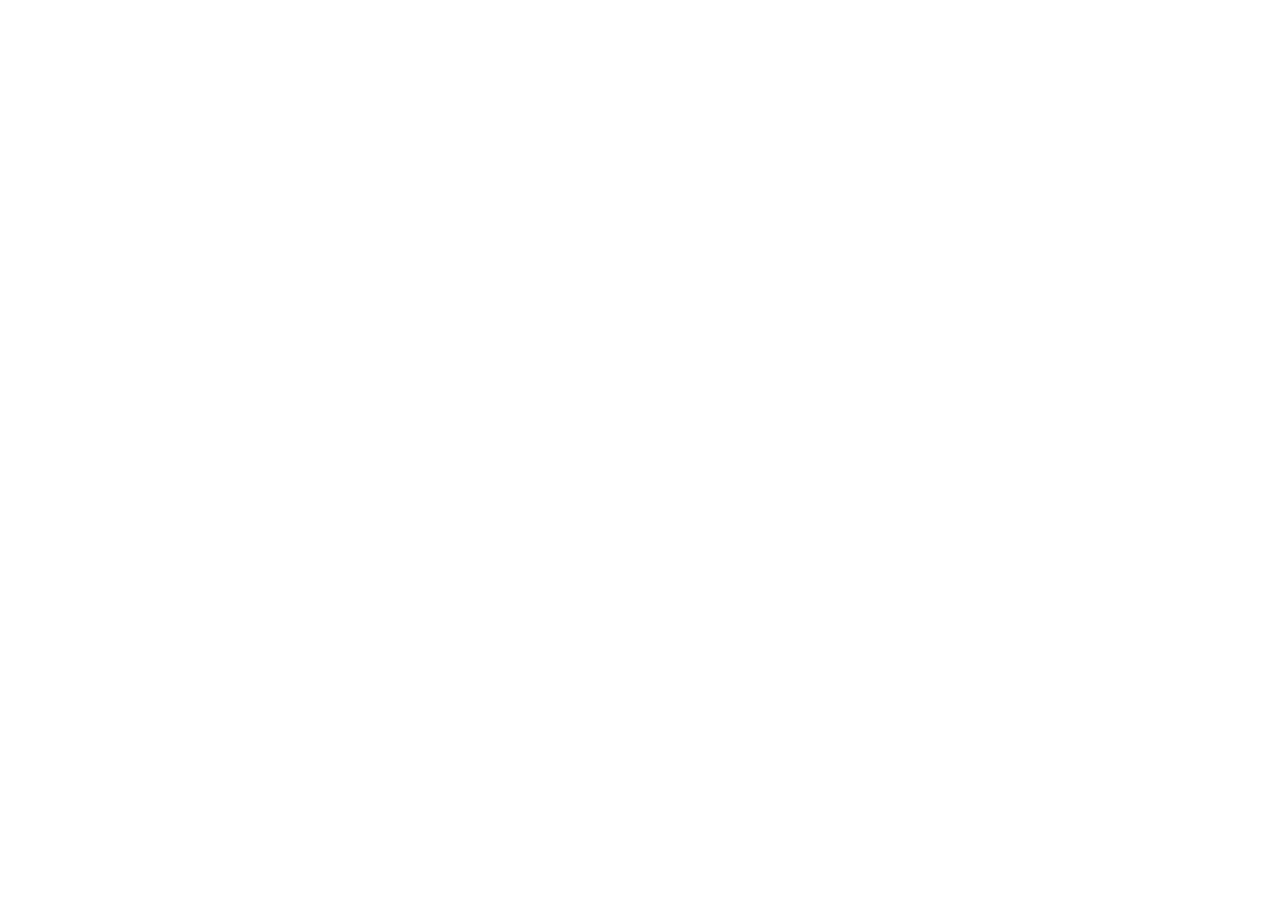
==== index.html @ dab0eb0d "deploy: update index.html" ====
<!doctype html>
<html lang="en">
  <head>
    <meta charset="UTF-8" />
    <meta name="viewport" content="width=device-width, initial-scale=1.0" />
    <title>Heron — Broker Workspace</title>
    <link rel="preconnect" href="https://fonts.googleapis.com" />
    <link rel="preconnect" href="https://fonts.gstatic.com" crossorigin />
    <link
      href="https://fonts.googleapis.com/css2?family=Inter:wght@400;500;600;700&family=JetBrains+Mono:wght@400;500&display=swap"
      rel="stylesheet"
    />
    <script type="module" crossorigin src="/broker-workspace-prototype-demo/assets/index-B-0TEeRO.js"></script>
    <link rel="stylesheet" crossorigin href="/broker-workspace-prototype-demo/assets/index-CG54wiQh.css">
  </head>
  <body>
    <div id="root"></div>
  </body>
</html>
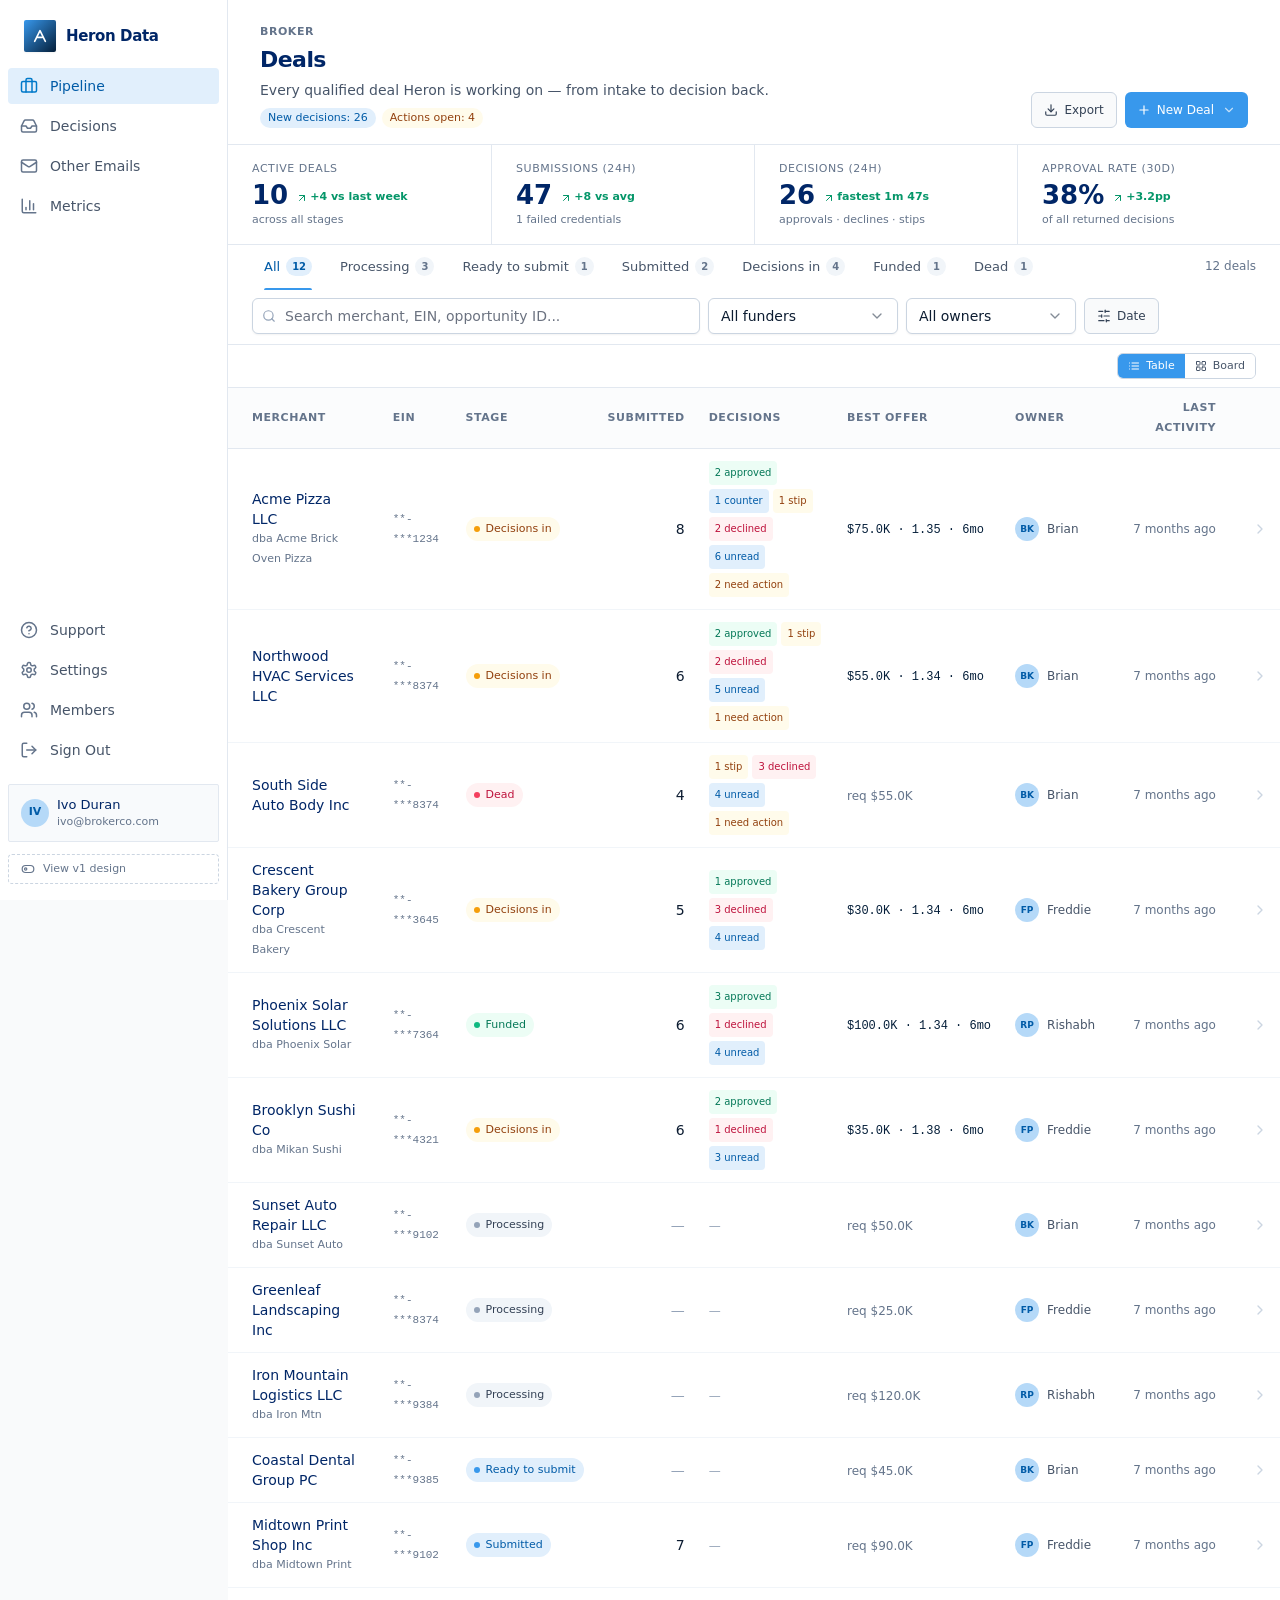
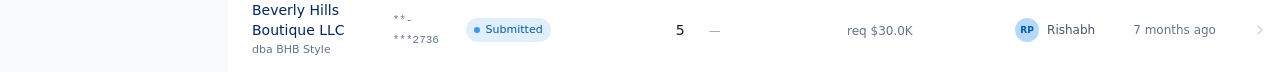
==== commit 5ba9224e: "v2: financials + entities tabs, editable merchant info, tooltips, kanban board, decision pages" ====
--- a/index.html
+++ b/index.html
@@ -10,8 +10,8 @@
       href="https://fonts.googleapis.com/css2?family=Inter:wght@400;500;600;700&family=JetBrains+Mono:wght@400;500&display=swap"
       rel="stylesheet"
     />
-    <script type="module" crossorigin src="/broker-workspace-prototype-demo/assets/index-B-0TEeRO.js"></script>
-    <link rel="stylesheet" crossorigin href="/broker-workspace-prototype-demo/assets/index-CG54wiQh.css">
+    <script type="module" crossorigin src="/assets/index-DkyopI7i.js"></script>
+    <link rel="stylesheet" crossorigin href="/assets/index-Cagc-j_o.css">
   </head>
   <body>
     <div id="root"></div>
--- a/assets/index-Cagc-j_o.css
+++ b/assets/index-Cagc-j_o.css
@@ -0,0 +1 @@
+*,:before,:after{--tw-border-spacing-x: 0;--tw-border-spacing-y: 0;--tw-translate-x: 0;--tw-translate-y: 0;--tw-rotate: 0;--tw-skew-x: 0;--tw-skew-y: 0;--tw-scale-x: 1;--tw-scale-y: 1;--tw-pan-x: ;--tw-pan-y: ;--tw-pinch-zoom: ;--tw-scroll-snap-strictness: proximity;--tw-gradient-from-position: ;--tw-gradient-via-position: ;--tw-gradient-to-position: ;--tw-ordinal: ;--tw-slashed-zero: ;--tw-numeric-figure: ;--tw-numeric-spacing: ;--tw-numeric-fraction: ;--tw-ring-inset: ;--tw-ring-offset-width: 0px;--tw-ring-offset-color: #fff;--tw-ring-color: rgb(59 130 246 / .5);--tw-ring-offset-shadow: 0 0 #0000;--tw-ring-shadow: 0 0 #0000;--tw-shadow: 0 0 #0000;--tw-shadow-colored: 0 0 #0000;--tw-blur: ;--tw-brightness: ;--tw-contrast: ;--tw-grayscale: ;--tw-hue-rotate: ;--tw-invert: ;--tw-saturate: ;--tw-sepia: ;--tw-drop-shadow: ;--tw-backdrop-blur: ;--tw-backdrop-brightness: ;--tw-backdrop-contrast: ;--tw-backdrop-grayscale: ;--tw-backdrop-hue-rotate: ;--tw-backdrop-invert: ;--tw-backdrop-opacity: ;--tw-backdrop-saturate: ;--tw-backdrop-sepia: ;--tw-contain-size: ;--tw-contain-layout: ;--tw-contain-paint: ;--tw-contain-style: }::backdrop{--tw-border-spacing-x: 0;--tw-border-spacing-y: 0;--tw-translate-x: 0;--tw-translate-y: 0;--tw-rotate: 0;--tw-skew-x: 0;--tw-skew-y: 0;--tw-scale-x: 1;--tw-scale-y: 1;--tw-pan-x: ;--tw-pan-y: ;--tw-pinch-zoom: ;--tw-scroll-snap-strictness: proximity;--tw-gradient-from-position: ;--tw-gradient-via-position: ;--tw-gradient-to-position: ;--tw-ordinal: ;--tw-slashed-zero: ;--tw-numeric-figure: ;--tw-numeric-spacing: ;--tw-numeric-fraction: ;--tw-ring-inset: ;--tw-ring-offset-width: 0px;--tw-ring-offset-color: #fff;--tw-ring-color: rgb(59 130 246 / .5);--tw-ring-offset-shadow: 0 0 #0000;--tw-ring-shadow: 0 0 #0000;--tw-shadow: 0 0 #0000;--tw-shadow-colored: 0 0 #0000;--tw-blur: ;--tw-brightness: ;--tw-contrast: ;--tw-grayscale: ;--tw-hue-rotate: ;--tw-invert: ;--tw-saturate: ;--tw-sepia: ;--tw-drop-shadow: ;--tw-backdrop-blur: ;--tw-backdrop-brightness: ;--tw-backdrop-contrast: ;--tw-backdrop-grayscale: ;--tw-backdrop-hue-rotate: ;--tw-backdrop-invert: ;--tw-backdrop-opacity: ;--tw-backdrop-saturate: ;--tw-backdrop-sepia: ;--tw-contain-size: ;--tw-contain-layout: ;--tw-contain-paint: ;--tw-contain-style: }*,:before,:after{box-sizing:border-box;border-width:0;border-style:solid;border-color:#e5e7eb}:before,:after{--tw-content: ""}html,:host{line-height:1.5;-webkit-text-size-adjust:100%;-moz-tab-size:4;-o-tab-size:4;tab-size:4;font-family:ui-sans-serif,system-ui,sans-serif,"Apple Color Emoji","Segoe UI Emoji",Segoe UI Symbol,"Noto Color Emoji";font-feature-settings:normal;font-variation-settings:normal;-webkit-tap-highlight-color:transparent}body{margin:0;line-height:inherit}hr{height:0;color:inherit;border-top-width:1px}abbr:where([title]){-webkit-text-decoration:underline dotted;text-decoration:underline dotted}h1,h2,h3,h4,h5,h6{font-size:inherit;font-weight:inherit}a{color:inherit;text-decoration:inherit}b,strong{font-weight:bolder}code,kbd,samp,pre{font-family:ui-monospace,SFMono-Regular,Menlo,Monaco,Consolas,Liberation Mono,Courier New,monospace;font-feature-settings:normal;font-variation-settings:normal;font-size:1em}small{font-size:80%}sub,sup{font-size:75%;line-height:0;position:relative;vertical-align:baseline}sub{bottom:-.25em}sup{top:-.5em}table{text-indent:0;border-color:inherit;border-collapse:collapse}button,input,optgroup,select,textarea{font-family:inherit;font-feature-settings:inherit;font-variation-settings:inherit;font-size:100%;font-weight:inherit;line-height:inherit;letter-spacing:inherit;color:inherit;margin:0;padding:0}button,select{text-transform:none}button,input:where([type=button]),input:where([type=reset]),input:where([type=submit]){-webkit-appearance:button;background-color:transparent;background-image:none}:-moz-focusring{outline:auto}:-moz-ui-invalid{box-shadow:none}progress{vertical-align:baseline}::-webkit-inner-spin-button,::-webkit-outer-spin-button{height:auto}[type=search]{-webkit-appearance:textfield;outline-offset:-2px}::-webkit-search-decoration{-webkit-appearance:none}::-webkit-file-upload-button{-webkit-appearance:button;font:inherit}summary{display:list-item}blockquote,dl,dd,h1,h2,h3,h4,h5,h6,hr,figure,p,pre{margin:0}fieldset{margin:0;padding:0}legend{padding:0}ol,ul,menu{list-style:none;margin:0;padding:0}dialog{padding:0}textarea{resize:vertical}input::-moz-placeholder,textarea::-moz-placeholder{opacity:1;color:#9ca3af}input::placeholder,textarea::placeholder{opacity:1;color:#9ca3af}button,[role=button]{cursor:pointer}:disabled{cursor:default}img,svg,video,canvas,audio,iframe,embed,object{display:block;vertical-align:middle}img,video{max-width:100%;height:auto}[hidden]:where(:not([hidden=until-found])){display:none}:root{--background: 210 33% 99%;--foreground: 215 28% 17%;--card: 0 0% 100%;--card-foreground: 215 28% 17%;--popover: 0 0% 100%;--popover-foreground: 215 28% 17%;--primary: 205 47% 32%;--primary-foreground: 0 0% 100%;--secondary: 210 25% 96%;--secondary-foreground: 215 28% 17%;--muted: 210 25% 96%;--muted-foreground: 215 16% 47%;--accent: 205 75% 95%;--accent-foreground: 205 47% 25%;--destructive: 0 72% 51%;--destructive-foreground: 0 0% 100%;--border: 214 20% 90%;--input: 214 20% 90%;--ring: 205 47% 45%;--radius: .625rem}*{border-color:hsl(var(--border))}html,body,#root{height:100%}body{background-color:hsl(var(--background));color:hsl(var(--foreground));-webkit-font-smoothing:antialiased;-moz-osx-font-smoothing:grayscale;font-family:Inter,system-ui,-apple-system,BlinkMacSystemFont,sans-serif;font-feature-settings:"cv02","cv03","cv04","cv11"}.font-mono{font-family:JetBrains Mono,ui-monospace,monospace}.container{width:100%;margin-right:auto;margin-left:auto;padding-right:2rem;padding-left:2rem}@media(min-width:1400px){.container{max-width:1400px}}.sr-only{position:absolute;width:1px;height:1px;padding:0;margin:-1px;overflow:hidden;clip:rect(0,0,0,0);white-space:nowrap;border-width:0}.invisible{visibility:hidden}.fixed{position:fixed}.absolute{position:absolute}.relative{position:relative}.sticky{position:sticky}.inset-0{top:0;right:0;bottom:0;left:0}.inset-x-3{left:.75rem;right:.75rem}.-bottom-px{bottom:-1px}.-left-\[26px\]{left:-26px}.left-0{left:0}.left-2{left:.5rem}.left-2\.5{left:.625rem}.left-\[50\%\]{left:50%}.right-4{right:1rem}.top-0{top:0}.top-1\/2{top:50%}.top-4{top:1rem}.top-\[50\%\]{top:50%}.top-\[72px\]{top:72px}.z-30{z-index:30}.z-50{z-index:50}.-mx-1{margin-left:-.25rem;margin-right:-.25rem}.mx-2{margin-left:.5rem;margin-right:.5rem}.mx-6{margin-left:1.5rem;margin-right:1.5rem}.mx-auto{margin-left:auto;margin-right:auto}.my-3{margin-top:.75rem;margin-bottom:.75rem}.-mb-px{margin-bottom:-1px}.mb-1\.5{margin-bottom:.375rem}.mb-2{margin-bottom:.5rem}.mb-3{margin-bottom:.75rem}.mb-4{margin-bottom:1rem}.mb-5{margin-bottom:1.25rem}.ml-0\.5{margin-left:.125rem}.ml-1{margin-left:.25rem}.ml-1\.5{margin-left:.375rem}.ml-2{margin-left:.5rem}.ml-4{margin-left:1rem}.ml-6{margin-left:1.5rem}.ml-\[228px\]{margin-left:228px}.ml-auto{margin-left:auto}.mt-0\.5{margin-top:.125rem}.mt-1{margin-top:.25rem}.mt-1\.5{margin-top:.375rem}.mt-2{margin-top:.5rem}.mt-3{margin-top:.75rem}.mt-4{margin-top:1rem}.inline{display:inline}.flex{display:flex}.inline-flex{display:inline-flex}.table{display:table}.grid{display:grid}.hidden{display:none}.h-1\.5{height:.375rem}.h-10{height:2.5rem}.h-14{height:3.5rem}.h-2{height:.5rem}.h-2\.5{height:.625rem}.h-3{height:.75rem}.h-3\.5{height:.875rem}.h-4{height:1rem}.h-5{height:1.25rem}.h-6{height:1.5rem}.h-7{height:1.75rem}.h-8{height:2rem}.h-9{height:2.25rem}.h-\[18px\]{height:18px}.h-\[2px\]{height:2px}.h-\[var\(--radix-select-trigger-height\)\]{height:var(--radix-select-trigger-height)}.h-full{height:100%}.h-px{height:1px}.h-screen{height:100vh}.max-h-96{max-height:24rem}.max-h-\[60vh\]{max-height:60vh}.max-h-\[65vh\]{max-height:65vh}.max-h-\[75vh\]{max-height:75vh}.min-h-full{min-height:100%}.min-h-screen{min-height:100vh}.w-1\.5{width:.375rem}.w-2{width:.5rem}.w-2\.5{width:.625rem}.w-3{width:.75rem}.w-3\.5{width:.875rem}.w-4{width:1rem}.w-5{width:1.25rem}.w-6{width:1.5rem}.w-7{width:1.75rem}.w-8{width:2rem}.w-9{width:2.25rem}.w-\[110px\]{width:110px}.w-\[140px\]{width:140px}.w-\[160px\]{width:160px}.w-\[170px\]{width:170px}.w-\[180px\]{width:180px}.w-\[18px\]{width:18px}.w-\[190px\]{width:190px}.w-\[200px\]{width:200px}.w-\[220px\]{width:220px}.w-\[228px\]{width:228px}.w-\[90px\]{width:90px}.w-\[calc\(100\%-1rem\)\]{width:calc(100% - 1rem)}.w-full{width:100%}.w-px{width:1px}.min-w-0{min-width:0px}.min-w-\[1100px\]{min-width:1100px}.min-w-\[140px\]{min-width:140px}.min-w-\[240px\]{min-width:240px}.min-w-\[8rem\]{min-width:8rem}.min-w-\[var\(--radix-select-trigger-width\)\]{min-width:var(--radix-select-trigger-width)}.max-w-4xl{max-width:56rem}.max-w-5xl{max-width:64rem}.max-w-\[1480px\]{max-width:1480px}.max-w-\[220px\]{max-width:220px}.max-w-\[230px\]{max-width:230px}.max-w-\[280px\]{max-width:280px}.max-w-\[320px\]{max-width:320px}.max-w-\[420px\]{max-width:420px}.max-w-full{max-width:100%}.max-w-md{max-width:28rem}.flex-1{flex:1 1 0%}.shrink-0{flex-shrink:0}.-translate-y-1\/2{--tw-translate-y: -50%;transform:translate(var(--tw-translate-x),var(--tw-translate-y)) rotate(var(--tw-rotate)) skew(var(--tw-skew-x)) skewY(var(--tw-skew-y)) scaleX(var(--tw-scale-x)) scaleY(var(--tw-scale-y))}.translate-x-\[-50\%\]{--tw-translate-x: -50%;transform:translate(var(--tw-translate-x),var(--tw-translate-y)) rotate(var(--tw-rotate)) skew(var(--tw-skew-x)) skewY(var(--tw-skew-y)) scaleX(var(--tw-scale-x)) scaleY(var(--tw-scale-y))}.translate-y-\[-50\%\]{--tw-translate-y: -50%;transform:translate(var(--tw-translate-x),var(--tw-translate-y)) rotate(var(--tw-rotate)) skew(var(--tw-skew-x)) skewY(var(--tw-skew-y)) scaleX(var(--tw-scale-x)) scaleY(var(--tw-scale-y))}@keyframes spin{to{transform:rotate(360deg)}}.animate-spin{animation:spin 1s linear infinite}.cursor-default{cursor:default}.cursor-grab{cursor:grab}.cursor-pointer{cursor:pointer}.select-none{-webkit-user-select:none;-moz-user-select:none;user-select:none}.list-disc{list-style-type:disc}.grid-cols-1{grid-template-columns:repeat(1,minmax(0,1fr))}.grid-cols-2{grid-template-columns:repeat(2,minmax(0,1fr))}.flex-col{flex-direction:column}.flex-wrap{flex-wrap:wrap}.items-start{align-items:flex-start}.items-end{align-items:flex-end}.items-center{align-items:center}.items-baseline{align-items:baseline}.justify-start{justify-content:flex-start}.justify-end{justify-content:flex-end}.justify-center{justify-content:center}.justify-between{justify-content:space-between}.gap-0\.5{gap:.125rem}.gap-1{gap:.25rem}.gap-1\.5{gap:.375rem}.gap-2{gap:.5rem}.gap-2\.5{gap:.625rem}.gap-3{gap:.75rem}.gap-4{gap:1rem}.gap-5{gap:1.25rem}.gap-6{gap:1.5rem}.gap-x-3{-moz-column-gap:.75rem;column-gap:.75rem}.gap-x-6{-moz-column-gap:1.5rem;column-gap:1.5rem}.gap-y-0\.5{row-gap:.125rem}.gap-y-3{row-gap:.75rem}.space-y-0\.5>:not([hidden])~:not([hidden]){--tw-space-y-reverse: 0;margin-top:calc(.125rem * calc(1 - var(--tw-space-y-reverse)));margin-bottom:calc(.125rem * var(--tw-space-y-reverse))}.space-y-1>:not([hidden])~:not([hidden]){--tw-space-y-reverse: 0;margin-top:calc(.25rem * calc(1 - var(--tw-space-y-reverse)));margin-bottom:calc(.25rem * var(--tw-space-y-reverse))}.space-y-1\.5>:not([hidden])~:not([hidden]){--tw-space-y-reverse: 0;margin-top:calc(.375rem * calc(1 - var(--tw-space-y-reverse)));margin-bottom:calc(.375rem * var(--tw-space-y-reverse))}.space-y-2>:not([hidden])~:not([hidden]){--tw-space-y-reverse: 0;margin-top:calc(.5rem * calc(1 - var(--tw-space-y-reverse)));margin-bottom:calc(.5rem * var(--tw-space-y-reverse))}.space-y-2\.5>:not([hidden])~:not([hidden]){--tw-space-y-reverse: 0;margin-top:calc(.625rem * calc(1 - var(--tw-space-y-reverse)));margin-bottom:calc(.625rem * var(--tw-space-y-reverse))}.space-y-3>:not([hidden])~:not([hidden]){--tw-space-y-reverse: 0;margin-top:calc(.75rem * calc(1 - var(--tw-space-y-reverse)));margin-bottom:calc(.75rem * var(--tw-space-y-reverse))}.space-y-4>:not([hidden])~:not([hidden]){--tw-space-y-reverse: 0;margin-top:calc(1rem * calc(1 - var(--tw-space-y-reverse)));margin-bottom:calc(1rem * var(--tw-space-y-reverse))}.space-y-5>:not([hidden])~:not([hidden]){--tw-space-y-reverse: 0;margin-top:calc(1.25rem * calc(1 - var(--tw-space-y-reverse)));margin-bottom:calc(1.25rem * var(--tw-space-y-reverse))}.space-y-6>:not([hidden])~:not([hidden]){--tw-space-y-reverse: 0;margin-top:calc(1.5rem * calc(1 - var(--tw-space-y-reverse)));margin-bottom:calc(1.5rem * var(--tw-space-y-reverse))}.divide-x>:not([hidden])~:not([hidden]){--tw-divide-x-reverse: 0;border-right-width:calc(1px * var(--tw-divide-x-reverse));border-left-width:calc(1px * calc(1 - var(--tw-divide-x-reverse)))}.divide-y>:not([hidden])~:not([hidden]){--tw-divide-y-reverse: 0;border-top-width:calc(1px * calc(1 - var(--tw-divide-y-reverse)));border-bottom-width:calc(1px * var(--tw-divide-y-reverse))}.divide-slate-100>:not([hidden])~:not([hidden]){--tw-divide-opacity: 1;border-color:rgb(241 245 249 / var(--tw-divide-opacity, 1))}.divide-slate-200>:not([hidden])~:not([hidden]){--tw-divide-opacity: 1;border-color:rgb(226 232 240 / var(--tw-divide-opacity, 1))}.overflow-auto{overflow:auto}.overflow-hidden{overflow:hidden}.overflow-x-auto{overflow-x:auto}.overflow-y-auto{overflow-y:auto}.truncate{overflow:hidden;text-overflow:ellipsis;white-space:nowrap}.whitespace-nowrap{white-space:nowrap}.whitespace-pre-wrap{white-space:pre-wrap}.rounded{border-radius:.25rem}.rounded-\[10px\]{border-radius:10px}.rounded-\[4px\]{border-radius:4px}.rounded-\[5px\]{border-radius:5px}.rounded-\[6px\]{border-radius:6px}.rounded-\[8px\]{border-radius:8px}.rounded-full{border-radius:9999px}.rounded-lg{border-radius:var(--radius)}.rounded-md{border-radius:calc(var(--radius) - 2px)}.rounded-sm{border-radius:calc(var(--radius) - 4px)}.rounded-xl{border-radius:.75rem}.rounded-t{border-top-left-radius:.25rem;border-top-right-radius:.25rem}.border{border-width:1px}.border-b{border-bottom-width:1px}.border-l{border-left-width:1px}.border-l-4{border-left-width:4px}.border-r{border-right-width:1px}.border-t{border-top-width:1px}.border-t-2{border-top-width:2px}.border-dashed{border-style:dashed}.border-amber-200{--tw-border-opacity: 1;border-color:rgb(253 230 138 / var(--tw-border-opacity, 1))}.border-border{border-color:hsl(var(--border))}.border-emerald-200{--tw-border-opacity: 1;border-color:rgb(167 243 208 / var(--tw-border-opacity, 1))}.border-emerald-300{--tw-border-opacity: 1;border-color:rgb(110 231 183 / var(--tw-border-opacity, 1))}.border-heron-300{--tw-border-opacity: 1;border-color:rgb(155 189 212 / var(--tw-border-opacity, 1))}.border-heronBlue-300,.border-heronBlue-400{--tw-border-opacity: 1;border-color:rgb(56 152 236 / var(--tw-border-opacity, 1))}.border-input{border-color:hsl(var(--input))}.border-muted-foreground\/40{border-color:hsl(var(--muted-foreground) / .4)}.border-rose-200{--tw-border-opacity: 1;border-color:rgb(254 205 211 / var(--tw-border-opacity, 1))}.border-sky-200{--tw-border-opacity: 1;border-color:rgb(186 230 253 / var(--tw-border-opacity, 1))}.border-slate-100{--tw-border-opacity: 1;border-color:rgb(241 245 249 / var(--tw-border-opacity, 1))}.border-slate-200{--tw-border-opacity: 1;border-color:rgb(226 232 240 / var(--tw-border-opacity, 1))}.border-slate-300{--tw-border-opacity: 1;border-color:rgb(203 213 225 / var(--tw-border-opacity, 1))}.border-transparent{border-color:transparent}.border-l-amber-500{--tw-border-opacity: 1;border-left-color:rgb(245 158 11 / var(--tw-border-opacity, 1))}.border-l-emerald-500{--tw-border-opacity: 1;border-left-color:rgb(16 185 129 / var(--tw-border-opacity, 1))}.border-l-heronBlue-500{--tw-border-opacity: 1;border-left-color:rgb(56 152 236 / var(--tw-border-opacity, 1))}.border-l-slate-300{--tw-border-opacity: 1;border-left-color:rgb(203 213 225 / var(--tw-border-opacity, 1))}.border-t-amber-500{--tw-border-opacity: 1;border-top-color:rgb(245 158 11 / var(--tw-border-opacity, 1))}.border-t-emerald-500{--tw-border-opacity: 1;border-top-color:rgb(16 185 129 / var(--tw-border-opacity, 1))}.border-t-heronBlue-400,.border-t-heronBlue-500{--tw-border-opacity: 1;border-top-color:rgb(56 152 236 / var(--tw-border-opacity, 1))}.border-t-rose-400{--tw-border-opacity: 1;border-top-color:rgb(251 113 133 / var(--tw-border-opacity, 1))}.border-t-slate-400{--tw-border-opacity: 1;border-top-color:rgb(148 163 184 / var(--tw-border-opacity, 1))}.bg-amber-100{--tw-bg-opacity: 1;background-color:rgb(254 243 199 / var(--tw-bg-opacity, 1))}.bg-amber-50{--tw-bg-opacity: 1;background-color:rgb(255 251 235 / var(--tw-bg-opacity, 1))}.bg-amber-50\/30{background-color:#fffbeb4d}.bg-amber-50\/40{background-color:#fffbeb66}.bg-amber-500{--tw-bg-opacity: 1;background-color:rgb(245 158 11 / var(--tw-bg-opacity, 1))}.bg-background{background-color:hsl(var(--background))}.bg-border{background-color:hsl(var(--border))}.bg-card{background-color:hsl(var(--card))}.bg-destructive{background-color:hsl(var(--destructive))}.bg-emerald-100{--tw-bg-opacity: 1;background-color:rgb(209 250 229 / var(--tw-bg-opacity, 1))}.bg-emerald-50{--tw-bg-opacity: 1;background-color:rgb(236 253 245 / var(--tw-bg-opacity, 1))}.bg-emerald-50\/30{background-color:#ecfdf54d}.bg-emerald-50\/40{background-color:#ecfdf566}.bg-emerald-500{--tw-bg-opacity: 1;background-color:rgb(16 185 129 / var(--tw-bg-opacity, 1))}.bg-heron-200{--tw-bg-opacity: 1;background-color:rgb(201 219 233 / var(--tw-bg-opacity, 1))}.bg-heronBlue-100{--tw-bg-opacity: 1;background-color:rgb(181 217 248 / var(--tw-bg-opacity, 1))}.bg-heronBlue-400{--tw-bg-opacity: 1;background-color:rgb(56 152 236 / var(--tw-bg-opacity, 1))}.bg-heronBlue-50{--tw-bg-opacity: 1;background-color:rgb(225 239 252 / var(--tw-bg-opacity, 1))}.bg-heronBlue-50\/20{background-color:#e1effc33}.bg-heronBlue-50\/40{background-color:#e1effc66}.bg-heronBlue-50\/60{background-color:#e1effc99}.bg-heronBlue-500{--tw-bg-opacity: 1;background-color:rgb(56 152 236 / var(--tw-bg-opacity, 1))}.bg-muted{background-color:hsl(var(--muted))}.bg-popover{background-color:hsl(var(--popover))}.bg-primary{background-color:hsl(var(--primary))}.bg-rose-100{--tw-bg-opacity: 1;background-color:rgb(255 228 230 / var(--tw-bg-opacity, 1))}.bg-rose-50{--tw-bg-opacity: 1;background-color:rgb(255 241 242 / var(--tw-bg-opacity, 1))}.bg-rose-50\/40{background-color:#fff1f266}.bg-rose-500{--tw-bg-opacity: 1;background-color:rgb(244 63 94 / var(--tw-bg-opacity, 1))}.bg-secondary{background-color:hsl(var(--secondary))}.bg-secondary\/30{background-color:hsl(var(--secondary) / .3)}.bg-secondary\/40{background-color:hsl(var(--secondary) / .4)}.bg-secondary\/50{background-color:hsl(var(--secondary) / .5)}.bg-secondary\/60{background-color:hsl(var(--secondary) / .6)}.bg-sky-100{--tw-bg-opacity: 1;background-color:rgb(224 242 254 / var(--tw-bg-opacity, 1))}.bg-sky-50{--tw-bg-opacity: 1;background-color:rgb(240 249 255 / var(--tw-bg-opacity, 1))}.bg-sky-50\/30{background-color:#f0f9ff4d}.bg-slate-100{--tw-bg-opacity: 1;background-color:rgb(241 245 249 / var(--tw-bg-opacity, 1))}.bg-slate-100\/60{background-color:#f1f5f999}.bg-slate-200{--tw-bg-opacity: 1;background-color:rgb(226 232 240 / var(--tw-bg-opacity, 1))}.bg-slate-400{--tw-bg-opacity: 1;background-color:rgb(148 163 184 / var(--tw-bg-opacity, 1))}.bg-slate-50{--tw-bg-opacity: 1;background-color:rgb(248 250 252 / var(--tw-bg-opacity, 1))}.bg-slate-50\/40{background-color:#f8fafc66}.bg-slate-50\/50{background-color:#f8fafc80}.bg-slate-50\/60{background-color:#f8fafc99}.bg-slate-900\/40{background-color:#0f172a66}.bg-violet-50{--tw-bg-opacity: 1;background-color:rgb(245 243 255 / var(--tw-bg-opacity, 1))}.bg-white{--tw-bg-opacity: 1;background-color:rgb(255 255 255 / var(--tw-bg-opacity, 1))}.bg-white\/90{background-color:#ffffffe6}.bg-gradient-to-br{background-image:linear-gradient(to bottom right,var(--tw-gradient-stops))}.from-heron-600{--tw-gradient-from: #346586 var(--tw-gradient-from-position);--tw-gradient-to: rgb(52 101 134 / 0) var(--tw-gradient-to-position);--tw-gradient-stops: var(--tw-gradient-from), var(--tw-gradient-to)}.from-heronBlue-500{--tw-gradient-from: #3898ec var(--tw-gradient-from-position);--tw-gradient-to: rgb(56 152 236 / 0) var(--tw-gradient-to-position);--tw-gradient-stops: var(--tw-gradient-from), var(--tw-gradient-to)}.to-heron-800{--tw-gradient-to: #26465b var(--tw-gradient-to-position)}.to-heronBlue-800{--tw-gradient-to: #041e39 var(--tw-gradient-to-position)}.fill-amber-400{fill:#fbbf24}.p-1{padding:.25rem}.p-10{padding:2.5rem}.p-2{padding:.5rem}.p-2\.5{padding:.625rem}.p-3{padding:.75rem}.p-4{padding:1rem}.p-5{padding:1.25rem}.p-6{padding:1.5rem}.px-0{padding-left:0;padding-right:0}.px-1{padding-left:.25rem;padding-right:.25rem}.px-1\.5{padding-left:.375rem;padding-right:.375rem}.px-2{padding-left:.5rem;padding-right:.5rem}.px-2\.5{padding-left:.625rem;padding-right:.625rem}.px-3{padding-left:.75rem;padding-right:.75rem}.px-4{padding-left:1rem;padding-right:1rem}.px-5{padding-left:1.25rem;padding-right:1.25rem}.px-6{padding-left:1.5rem;padding-right:1.5rem}.px-8{padding-left:2rem;padding-right:2rem}.py-0\.5{padding-top:.125rem;padding-bottom:.125rem}.py-1{padding-top:.25rem;padding-bottom:.25rem}.py-1\.5{padding-top:.375rem;padding-bottom:.375rem}.py-10{padding-top:2.5rem;padding-bottom:2.5rem}.py-16{padding-top:4rem;padding-bottom:4rem}.py-2{padding-top:.5rem;padding-bottom:.5rem}.py-2\.5{padding-top:.625rem;padding-bottom:.625rem}.py-3{padding-top:.75rem;padding-bottom:.75rem}.py-4{padding-top:1rem;padding-bottom:1rem}.py-5{padding-top:1.25rem;padding-bottom:1.25rem}.py-6{padding-top:1.5rem;padding-bottom:1.5rem}.py-8{padding-top:2rem;padding-bottom:2rem}.pb-1{padding-bottom:.25rem}.pb-1\.5{padding-bottom:.375rem}.pb-2{padding-bottom:.5rem}.pb-3{padding-bottom:.75rem}.pb-4{padding-bottom:1rem}.pl-4{padding-left:1rem}.pl-5{padding-left:1.25rem}.pl-8{padding-left:2rem}.pr-2{padding-right:.5rem}.pr-3{padding-right:.75rem}.pt-0{padding-top:0}.pt-1{padding-top:.25rem}.pt-2{padding-top:.5rem}.pt-2\.5{padding-top:.625rem}.pt-4{padding-top:1rem}.pt-5{padding-top:1.25rem}.pt-6{padding-top:1.5rem}.text-left{text-align:left}.text-center{text-align:center}.text-right{text-align:right}.font-mono{font-family:ui-monospace,SFMono-Regular,Menlo,Monaco,Consolas,Liberation Mono,Courier New,monospace}.font-sans{font-family:ui-sans-serif,system-ui,sans-serif,"Apple Color Emoji","Segoe UI Emoji",Segoe UI Symbol,"Noto Color Emoji"}.text-2xl{font-size:1.5rem;line-height:2rem}.text-\[10px\]{font-size:10px}.text-\[11px\]{font-size:11px}.text-\[12px\]{font-size:12px}.text-\[13px\]{font-size:13px}.text-\[14px\]{font-size:14px}.text-\[15px\]{font-size:15px}.text-\[22px\]{font-size:22px}.text-\[26px\]{font-size:26px}.text-\[8px\]{font-size:8px}.text-\[9px\]{font-size:9px}.text-base{font-size:1rem;line-height:1.5rem}.text-lg{font-size:1.125rem;line-height:1.75rem}.text-sm{font-size:.875rem;line-height:1.25rem}.text-xl{font-size:1.25rem;line-height:1.75rem}.text-xs{font-size:.75rem;line-height:1rem}.font-medium{font-weight:500}.font-semibold{font-weight:600}.uppercase{text-transform:uppercase}.capitalize{text-transform:capitalize}.tabular-nums{--tw-numeric-spacing: tabular-nums;font-variant-numeric:var(--tw-ordinal) var(--tw-slashed-zero) var(--tw-numeric-figure) var(--tw-numeric-spacing) var(--tw-numeric-fraction)}.leading-none{line-height:1}.leading-relaxed{line-height:1.625}.tracking-tight{letter-spacing:-.025em}.tracking-wide{letter-spacing:.025em}.tracking-wider{letter-spacing:.05em}.text-amber-500{--tw-text-opacity: 1;color:rgb(245 158 11 / var(--tw-text-opacity, 1))}.text-amber-600{--tw-text-opacity: 1;color:rgb(217 119 6 / var(--tw-text-opacity, 1))}.text-amber-700{--tw-text-opacity: 1;color:rgb(180 83 9 / var(--tw-text-opacity, 1))}.text-amber-800{--tw-text-opacity: 1;color:rgb(146 64 14 / var(--tw-text-opacity, 1))}.text-card-foreground{color:hsl(var(--card-foreground))}.text-destructive-foreground{color:hsl(var(--destructive-foreground))}.text-emerald-600{--tw-text-opacity: 1;color:rgb(5 150 105 / var(--tw-text-opacity, 1))}.text-emerald-700{--tw-text-opacity: 1;color:rgb(4 120 87 / var(--tw-text-opacity, 1))}.text-emerald-800{--tw-text-opacity: 1;color:rgb(6 95 70 / var(--tw-text-opacity, 1))}.text-foreground{color:hsl(var(--foreground))}.text-heron-700{--tw-text-opacity: 1;color:rgb(43 82 109 / var(--tw-text-opacity, 1))}.text-heron-800{--tw-text-opacity: 1;color:rgb(38 70 91 / var(--tw-text-opacity, 1))}.text-heron-900{--tw-text-opacity: 1;color:rgb(35 60 78 / var(--tw-text-opacity, 1))}.text-heron-950{--tw-text-opacity: 1;color:rgb(22 38 54 / var(--tw-text-opacity, 1))}.text-heronBlue-500{--tw-text-opacity: 1;color:rgb(56 152 236 / var(--tw-text-opacity, 1))}.text-heronBlue-600{--tw-text-opacity: 1;color:rgb(0 121 201 / var(--tw-text-opacity, 1))}.text-heronBlue-700{--tw-text-opacity: 1;color:rgb(0 91 167 / var(--tw-text-opacity, 1))}.text-heronBlue-800{--tw-text-opacity: 1;color:rgb(4 30 57 / var(--tw-text-opacity, 1))}.text-heronBlue-900{--tw-text-opacity: 1;color:rgb(0 38 103 / var(--tw-text-opacity, 1))}.text-muted-foreground{color:hsl(var(--muted-foreground))}.text-muted-foreground\/40{color:hsl(var(--muted-foreground) / .4)}.text-popover-foreground{color:hsl(var(--popover-foreground))}.text-primary{color:hsl(var(--primary))}.text-primary-foreground{color:hsl(var(--primary-foreground))}.text-rose-600{--tw-text-opacity: 1;color:rgb(225 29 72 / var(--tw-text-opacity, 1))}.text-rose-700{--tw-text-opacity: 1;color:rgb(190 18 60 / var(--tw-text-opacity, 1))}.text-rose-800{--tw-text-opacity: 1;color:rgb(159 18 57 / var(--tw-text-opacity, 1))}.text-secondary-foreground{color:hsl(var(--secondary-foreground))}.text-sky-700{--tw-text-opacity: 1;color:rgb(3 105 161 / var(--tw-text-opacity, 1))}.text-sky-800{--tw-text-opacity: 1;color:rgb(7 89 133 / var(--tw-text-opacity, 1))}.text-slate-200{--tw-text-opacity: 1;color:rgb(226 232 240 / var(--tw-text-opacity, 1))}.text-slate-300{--tw-text-opacity: 1;color:rgb(203 213 225 / var(--tw-text-opacity, 1))}.text-slate-400{--tw-text-opacity: 1;color:rgb(148 163 184 / var(--tw-text-opacity, 1))}.text-slate-500{--tw-text-opacity: 1;color:rgb(100 116 139 / var(--tw-text-opacity, 1))}.text-slate-600{--tw-text-opacity: 1;color:rgb(71 85 105 / var(--tw-text-opacity, 1))}.text-slate-700{--tw-text-opacity: 1;color:rgb(51 65 85 / var(--tw-text-opacity, 1))}.text-slate-800{--tw-text-opacity: 1;color:rgb(30 41 59 / var(--tw-text-opacity, 1))}.text-violet-700{--tw-text-opacity: 1;color:rgb(109 40 217 / var(--tw-text-opacity, 1))}.text-white{--tw-text-opacity: 1;color:rgb(255 255 255 / var(--tw-text-opacity, 1))}.underline-offset-2{text-underline-offset:2px}.underline-offset-4{text-underline-offset:4px}.opacity-50{opacity:.5}.opacity-70{opacity:.7}.opacity-80{opacity:.8}.shadow-lg{--tw-shadow: 0 10px 15px -3px rgb(0 0 0 / .1), 0 4px 6px -4px rgb(0 0 0 / .1);--tw-shadow-colored: 0 10px 15px -3px var(--tw-shadow-color), 0 4px 6px -4px var(--tw-shadow-color);box-shadow:var(--tw-ring-offset-shadow, 0 0 #0000),var(--tw-ring-shadow, 0 0 #0000),var(--tw-shadow)}.shadow-md{--tw-shadow: 0 4px 6px -1px rgb(0 0 0 / .1), 0 2px 4px -2px rgb(0 0 0 / .1);--tw-shadow-colored: 0 4px 6px -1px var(--tw-shadow-color), 0 2px 4px -2px var(--tw-shadow-color);box-shadow:var(--tw-ring-offset-shadow, 0 0 #0000),var(--tw-ring-shadow, 0 0 #0000),var(--tw-shadow)}.shadow-sm{--tw-shadow: 0 1px 2px 0 rgb(0 0 0 / .05);--tw-shadow-colored: 0 1px 2px 0 var(--tw-shadow-color);box-shadow:var(--tw-ring-offset-shadow, 0 0 #0000),var(--tw-ring-shadow, 0 0 #0000),var(--tw-shadow)}.outline-none{outline:2px solid transparent;outline-offset:2px}.outline{outline-style:solid}.ring-1{--tw-ring-offset-shadow: var(--tw-ring-inset) 0 0 0 var(--tw-ring-offset-width) var(--tw-ring-offset-color);--tw-ring-shadow: var(--tw-ring-inset) 0 0 0 calc(1px + var(--tw-ring-offset-width)) var(--tw-ring-color);box-shadow:var(--tw-ring-offset-shadow),var(--tw-ring-shadow),var(--tw-shadow, 0 0 #0000)}.ring-2{--tw-ring-offset-shadow: var(--tw-ring-inset) 0 0 0 var(--tw-ring-offset-width) var(--tw-ring-offset-color);--tw-ring-shadow: var(--tw-ring-inset) 0 0 0 calc(2px + var(--tw-ring-offset-width)) var(--tw-ring-color);box-shadow:var(--tw-ring-offset-shadow),var(--tw-ring-shadow),var(--tw-shadow, 0 0 #0000)}.ring-4{--tw-ring-offset-shadow: var(--tw-ring-inset) 0 0 0 var(--tw-ring-offset-width) var(--tw-ring-offset-color);--tw-ring-shadow: var(--tw-ring-inset) 0 0 0 calc(4px + var(--tw-ring-offset-width)) var(--tw-ring-color);box-shadow:var(--tw-ring-offset-shadow),var(--tw-ring-shadow),var(--tw-shadow, 0 0 #0000)}.ring-card{--tw-ring-color: hsl(var(--card))}.ring-heron-300{--tw-ring-opacity: 1;--tw-ring-color: rgb(155 189 212 / var(--tw-ring-opacity, 1))}.ring-heronBlue-100{--tw-ring-opacity: 1;--tw-ring-color: rgb(181 217 248 / var(--tw-ring-opacity, 1))}.ring-slate-200{--tw-ring-opacity: 1;--tw-ring-color: rgb(226 232 240 / var(--tw-ring-opacity, 1))}.ring-white{--tw-ring-opacity: 1;--tw-ring-color: rgb(255 255 255 / var(--tw-ring-opacity, 1))}.ring-offset-background{--tw-ring-offset-color: hsl(var(--background))}.filter{filter:var(--tw-blur) var(--tw-brightness) var(--tw-contrast) var(--tw-grayscale) var(--tw-hue-rotate) var(--tw-invert) var(--tw-saturate) var(--tw-sepia) var(--tw-drop-shadow)}.backdrop-blur{--tw-backdrop-blur: blur(8px);-webkit-backdrop-filter:var(--tw-backdrop-blur) var(--tw-backdrop-brightness) var(--tw-backdrop-contrast) var(--tw-backdrop-grayscale) var(--tw-backdrop-hue-rotate) var(--tw-backdrop-invert) var(--tw-backdrop-opacity) var(--tw-backdrop-saturate) var(--tw-backdrop-sepia);backdrop-filter:var(--tw-backdrop-blur) var(--tw-backdrop-brightness) var(--tw-backdrop-contrast) var(--tw-backdrop-grayscale) var(--tw-backdrop-hue-rotate) var(--tw-backdrop-invert) var(--tw-backdrop-opacity) var(--tw-backdrop-saturate) var(--tw-backdrop-sepia)}.backdrop-blur-sm{--tw-backdrop-blur: blur(4px);-webkit-backdrop-filter:var(--tw-backdrop-blur) var(--tw-backdrop-brightness) var(--tw-backdrop-contrast) var(--tw-backdrop-grayscale) var(--tw-backdrop-hue-rotate) var(--tw-backdrop-invert) var(--tw-backdrop-opacity) var(--tw-backdrop-saturate) var(--tw-backdrop-sepia);backdrop-filter:var(--tw-backdrop-blur) var(--tw-backdrop-brightness) var(--tw-backdrop-contrast) var(--tw-backdrop-grayscale) var(--tw-backdrop-hue-rotate) var(--tw-backdrop-invert) var(--tw-backdrop-opacity) var(--tw-backdrop-saturate) var(--tw-backdrop-sepia)}.backdrop-filter{-webkit-backdrop-filter:var(--tw-backdrop-blur) var(--tw-backdrop-brightness) var(--tw-backdrop-contrast) var(--tw-backdrop-grayscale) var(--tw-backdrop-hue-rotate) var(--tw-backdrop-invert) var(--tw-backdrop-opacity) var(--tw-backdrop-saturate) var(--tw-backdrop-sepia);backdrop-filter:var(--tw-backdrop-blur) var(--tw-backdrop-brightness) var(--tw-backdrop-contrast) var(--tw-backdrop-grayscale) var(--tw-backdrop-hue-rotate) var(--tw-backdrop-invert) var(--tw-backdrop-opacity) var(--tw-backdrop-saturate) var(--tw-backdrop-sepia)}.transition-all{transition-property:all;transition-timing-function:cubic-bezier(.4,0,.2,1);transition-duration:.15s}.transition-colors{transition-property:color,background-color,border-color,text-decoration-color,fill,stroke;transition-timing-function:cubic-bezier(.4,0,.2,1);transition-duration:.15s}.transition-opacity{transition-property:opacity;transition-timing-function:cubic-bezier(.4,0,.2,1);transition-duration:.15s}.transition-shadow{transition-property:box-shadow;transition-timing-function:cubic-bezier(.4,0,.2,1);transition-duration:.15s}.duration-150{transition-duration:.15s}@keyframes enter{0%{opacity:var(--tw-enter-opacity, 1);transform:translate3d(var(--tw-enter-translate-x, 0),var(--tw-enter-translate-y, 0),0) scale3d(var(--tw-enter-scale, 1),var(--tw-enter-scale, 1),var(--tw-enter-scale, 1)) rotate(var(--tw-enter-rotate, 0))}}@keyframes exit{to{opacity:var(--tw-exit-opacity, 1);transform:translate3d(var(--tw-exit-translate-x, 0),var(--tw-exit-translate-y, 0),0) scale3d(var(--tw-exit-scale, 1),var(--tw-exit-scale, 1),var(--tw-exit-scale, 1)) rotate(var(--tw-exit-rotate, 0))}}.duration-150{animation-duration:.15s}.scrollbar-thin{scrollbar-width:thin}[data-theme=v2]{--background: 220 14% 98%;--foreground: 215 60% 12%;--card: 0 0% 100%;--card-foreground: 215 60% 12%;--popover: 0 0% 100%;--popover-foreground: 215 60% 12%;--primary: 208 84% 57%;--primary-foreground: 0 0% 100%;--secondary: 220 14% 96%;--secondary-foreground: 215 60% 12%;--muted: 220 14% 96%;--muted-foreground: 220 9% 46%;--accent: 208 90% 94%;--accent-foreground: 213 100% 20%;--destructive: 0 72% 51%;--destructive-foreground: 0 0% 100%;--border: 220 13% 91%;--input: 220 13% 91%;--ring: 208 84% 57%;--radius: .25rem;background-color:hsl(var(--background));color:hsl(var(--foreground))}[data-theme=v2] .v2-card{background-color:#fff;border:1px solid hsl(var(--border));border-radius:8px;box-shadow:0 1px 2px #0f172a0a}[data-theme=v2] .v2-card-flat{background-color:#fff;border:1px solid hsl(var(--border));border-radius:4px}.file\:border-0::file-selector-button{border-width:0px}.file\:bg-transparent::file-selector-button{background-color:transparent}.file\:text-sm::file-selector-button{font-size:.875rem;line-height:1.25rem}.file\:font-medium::file-selector-button{font-weight:500}.placeholder\:text-muted-foreground::-moz-placeholder{color:hsl(var(--muted-foreground))}.placeholder\:text-muted-foreground::placeholder{color:hsl(var(--muted-foreground))}.last\:border-0:last-child{border-width:0px}.last\:pb-0:last-child{padding-bottom:0}.hover\:bg-accent:hover{background-color:hsl(var(--accent))}.hover\:bg-accent\/40:hover{background-color:hsl(var(--accent) / .4)}.hover\:bg-amber-50:hover{--tw-bg-opacity: 1;background-color:rgb(255 251 235 / var(--tw-bg-opacity, 1))}.hover\:bg-destructive\/90:hover{background-color:hsl(var(--destructive) / .9)}.hover\:bg-emerald-100:hover{--tw-bg-opacity: 1;background-color:rgb(209 250 229 / var(--tw-bg-opacity, 1))}.hover\:bg-emerald-50:hover{--tw-bg-opacity: 1;background-color:rgb(236 253 245 / var(--tw-bg-opacity, 1))}.hover\:bg-heronBlue-50\/30:hover{background-color:#e1effc4d}.hover\:bg-heronBlue-50\/40:hover{background-color:#e1effc66}.hover\:bg-heronBlue-600:hover{--tw-bg-opacity: 1;background-color:rgb(0 121 201 / var(--tw-bg-opacity, 1))}.hover\:bg-primary\/90:hover{background-color:hsl(var(--primary) / .9)}.hover\:bg-rose-100:hover{--tw-bg-opacity: 1;background-color:rgb(255 228 230 / var(--tw-bg-opacity, 1))}.hover\:bg-rose-50:hover{--tw-bg-opacity: 1;background-color:rgb(255 241 242 / var(--tw-bg-opacity, 1))}.hover\:bg-secondary:hover{background-color:hsl(var(--secondary))}.hover\:bg-secondary\/40:hover{background-color:hsl(var(--secondary) / .4)}.hover\:bg-secondary\/80:hover{background-color:hsl(var(--secondary) / .8)}.hover\:bg-slate-100:hover{--tw-bg-opacity: 1;background-color:rgb(241 245 249 / var(--tw-bg-opacity, 1))}.hover\:bg-slate-50:hover{--tw-bg-opacity: 1;background-color:rgb(248 250 252 / var(--tw-bg-opacity, 1))}.hover\:text-accent-foreground:hover{color:hsl(var(--accent-foreground))}.hover\:text-amber-500:hover{--tw-text-opacity: 1;color:rgb(245 158 11 / var(--tw-text-opacity, 1))}.hover\:text-emerald-700:hover{--tw-text-opacity: 1;color:rgb(4 120 87 / var(--tw-text-opacity, 1))}.hover\:text-foreground:hover{color:hsl(var(--foreground))}.hover\:text-heronBlue-600:hover{--tw-text-opacity: 1;color:rgb(0 121 201 / var(--tw-text-opacity, 1))}.hover\:text-heronBlue-700:hover{--tw-text-opacity: 1;color:rgb(0 91 167 / var(--tw-text-opacity, 1))}.hover\:text-slate-600:hover{--tw-text-opacity: 1;color:rgb(71 85 105 / var(--tw-text-opacity, 1))}.hover\:underline:hover{text-decoration-line:underline}.hover\:opacity-100:hover{opacity:1}.hover\:shadow-md:hover{--tw-shadow: 0 4px 6px -1px rgb(0 0 0 / .1), 0 2px 4px -2px rgb(0 0 0 / .1);--tw-shadow-colored: 0 4px 6px -1px var(--tw-shadow-color), 0 2px 4px -2px var(--tw-shadow-color);box-shadow:var(--tw-ring-offset-shadow, 0 0 #0000),var(--tw-ring-shadow, 0 0 #0000),var(--tw-shadow)}.focus\:bg-accent:focus{background-color:hsl(var(--accent))}.focus\:text-accent-foreground:focus{color:hsl(var(--accent-foreground))}.focus\:outline-none:focus{outline:2px solid transparent;outline-offset:2px}.focus\:ring-1:focus{--tw-ring-offset-shadow: var(--tw-ring-inset) 0 0 0 var(--tw-ring-offset-width) var(--tw-ring-offset-color);--tw-ring-shadow: var(--tw-ring-inset) 0 0 0 calc(1px + var(--tw-ring-offset-width)) var(--tw-ring-color);box-shadow:var(--tw-ring-offset-shadow),var(--tw-ring-shadow),var(--tw-shadow, 0 0 #0000)}.focus\:ring-2:focus{--tw-ring-offset-shadow: var(--tw-ring-inset) 0 0 0 var(--tw-ring-offset-width) var(--tw-ring-offset-color);--tw-ring-shadow: var(--tw-ring-inset) 0 0 0 calc(2px + var(--tw-ring-offset-width)) var(--tw-ring-color);box-shadow:var(--tw-ring-offset-shadow),var(--tw-ring-shadow),var(--tw-shadow, 0 0 #0000)}.focus\:ring-ring:focus{--tw-ring-color: hsl(var(--ring))}.focus\:ring-offset-2:focus{--tw-ring-offset-width: 2px}.focus-visible\:outline-none:focus-visible{outline:2px solid transparent;outline-offset:2px}.focus-visible\:ring-1:focus-visible{--tw-ring-offset-shadow: var(--tw-ring-inset) 0 0 0 var(--tw-ring-offset-width) var(--tw-ring-offset-color);--tw-ring-shadow: var(--tw-ring-inset) 0 0 0 calc(1px + var(--tw-ring-offset-width)) var(--tw-ring-color);box-shadow:var(--tw-ring-offset-shadow),var(--tw-ring-shadow),var(--tw-shadow, 0 0 #0000)}.focus-visible\:ring-2:focus-visible{--tw-ring-offset-shadow: var(--tw-ring-inset) 0 0 0 var(--tw-ring-offset-width) var(--tw-ring-offset-color);--tw-ring-shadow: var(--tw-ring-inset) 0 0 0 calc(2px + var(--tw-ring-offset-width)) var(--tw-ring-color);box-shadow:var(--tw-ring-offset-shadow),var(--tw-ring-shadow),var(--tw-shadow, 0 0 #0000)}.focus-visible\:ring-ring:focus-visible{--tw-ring-color: hsl(var(--ring))}.focus-visible\:ring-offset-2:focus-visible{--tw-ring-offset-width: 2px}.active\:cursor-grabbing:active{cursor:grabbing}.disabled\:pointer-events-none:disabled{pointer-events:none}.disabled\:cursor-not-allowed:disabled{cursor:not-allowed}.disabled\:opacity-50:disabled{opacity:.5}.disabled\:opacity-60:disabled{opacity:.6}.group:hover .group-hover\:visible{visibility:visible}.group:hover .group-hover\:text-heronBlue-600{--tw-text-opacity: 1;color:rgb(0 121 201 / var(--tw-text-opacity, 1))}.group:hover .group-hover\:text-heronBlue-700{--tw-text-opacity: 1;color:rgb(0 91 167 / var(--tw-text-opacity, 1))}.data-\[disabled\]\:pointer-events-none[data-disabled]{pointer-events:none}.data-\[side\=bottom\]\:translate-y-1[data-side=bottom]{--tw-translate-y: .25rem;transform:translate(var(--tw-translate-x),var(--tw-translate-y)) rotate(var(--tw-rotate)) skew(var(--tw-skew-x)) skewY(var(--tw-skew-y)) scaleX(var(--tw-scale-x)) scaleY(var(--tw-scale-y))}.data-\[state\=active\]\:bg-white[data-state=active]{--tw-bg-opacity: 1;background-color:rgb(255 255 255 / var(--tw-bg-opacity, 1))}.data-\[state\=active\]\:text-foreground[data-state=active]{color:hsl(var(--foreground))}.data-\[disabled\]\:opacity-50[data-disabled]{opacity:.5}.data-\[state\=active\]\:shadow[data-state=active]{--tw-shadow: 0 1px 3px 0 rgb(0 0 0 / .1), 0 1px 2px -1px rgb(0 0 0 / .1);--tw-shadow-colored: 0 1px 3px 0 var(--tw-shadow-color), 0 1px 2px -1px var(--tw-shadow-color);box-shadow:var(--tw-ring-offset-shadow, 0 0 #0000),var(--tw-ring-shadow, 0 0 #0000),var(--tw-shadow)}.data-\[state\=open\]\:animate-in[data-state=open]{animation-name:enter;animation-duration:.15s;--tw-enter-opacity: initial;--tw-enter-scale: initial;--tw-enter-rotate: initial;--tw-enter-translate-x: initial;--tw-enter-translate-y: initial}.data-\[state\=closed\]\:animate-out[data-state=closed]{animation-name:exit;animation-duration:.15s;--tw-exit-opacity: initial;--tw-exit-scale: initial;--tw-exit-rotate: initial;--tw-exit-translate-x: initial;--tw-exit-translate-y: initial}.data-\[state\=closed\]\:fade-out-0[data-state=closed]{--tw-exit-opacity: 0}.data-\[state\=open\]\:fade-in-0[data-state=open]{--tw-enter-opacity: 0}@supports (backdrop-filter: var(--tw)){.supports-\[backdrop-filter\]\:bg-white\/70{background-color:#ffffffb3}}@media(min-width:640px){.sm\:rounded-xl{border-radius:.75rem}}@media(min-width:768px){.md\:col-span-2{grid-column:span 2 / span 2}.md\:block{display:block}.md\:grid-cols-2{grid-template-columns:repeat(2,minmax(0,1fr))}.md\:grid-cols-3{grid-template-columns:repeat(3,minmax(0,1fr))}.md\:grid-cols-4{grid-template-columns:repeat(4,minmax(0,1fr))}.md\:grid-cols-\[230px_minmax\(0\,1fr\)\]{grid-template-columns:230px minmax(0,1fr)}.md\:grid-cols-\[240px_minmax\(0\,1fr\)\]{grid-template-columns:240px minmax(0,1fr)}.md\:px-6{padding-left:1.5rem;padding-right:1.5rem}}@media(min-width:1024px){.lg\:grid-cols-2{grid-template-columns:repeat(2,minmax(0,1fr))}.lg\:grid-cols-4{grid-template-columns:repeat(4,minmax(0,1fr))}.lg\:grid-cols-7{grid-template-columns:repeat(7,minmax(0,1fr))}}@media(min-width:1280px){.xl\:col-span-1{grid-column:span 1 / span 1}.xl\:grid-cols-\[230px_minmax\(0\,1fr\)_280px\]{grid-template-columns:230px minmax(0,1fr) 280px}.xl\:grid-cols-\[260px_minmax\(0\,1fr\)_280px\]{grid-template-columns:260px minmax(0,1fr) 280px}}
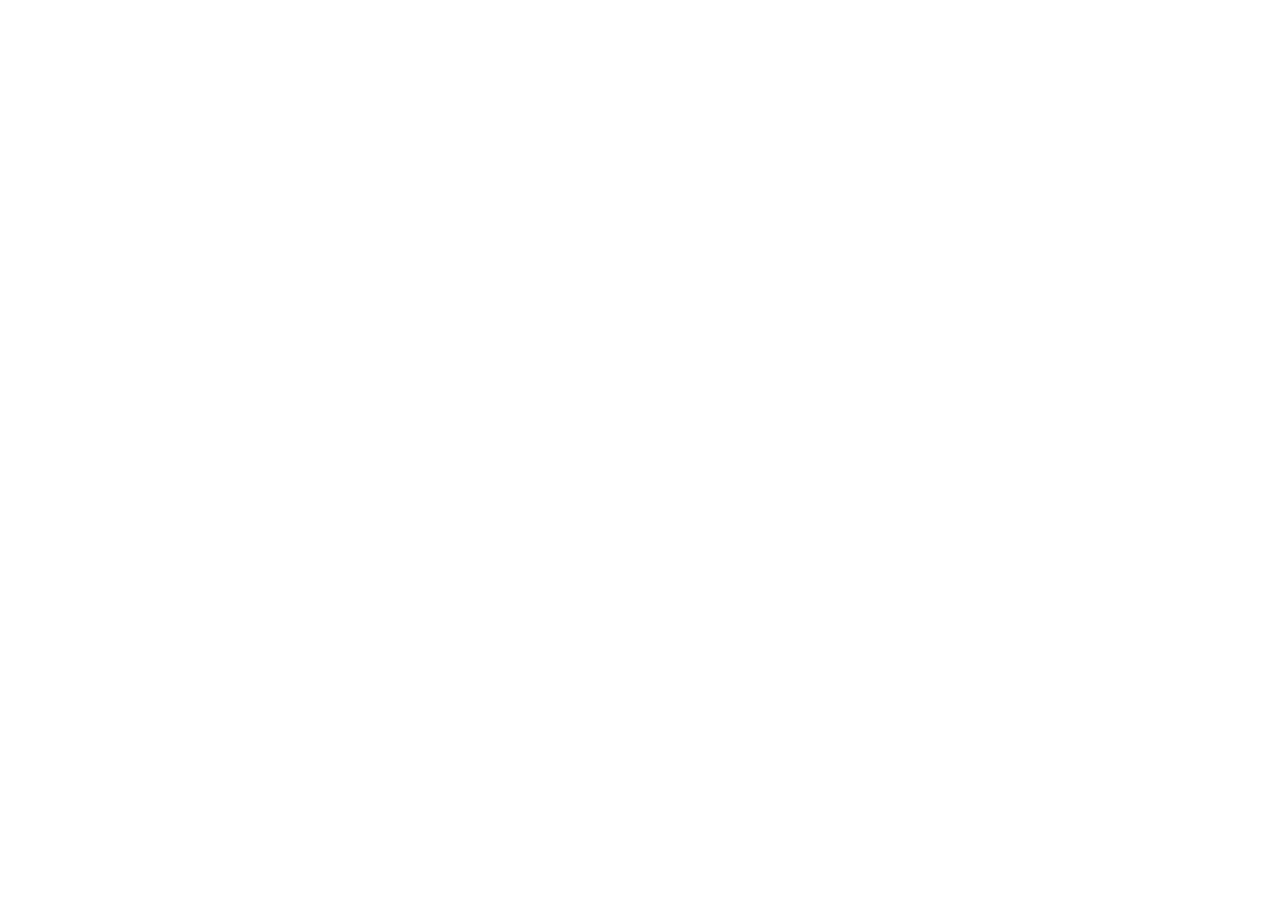
==== commit 5813e8c8: "fix: rebuild with correct base path" ====
--- a/index.html
+++ b/index.html
@@ -10,8 +10,8 @@
       href="https://fonts.googleapis.com/css2?family=Inter:wght@400;500;600;700&family=JetBrains+Mono:wght@400;500&display=swap"
       rel="stylesheet"
     />
-    <script type="module" crossorigin src="/assets/index-DkyopI7i.js"></script>
-    <link rel="stylesheet" crossorigin href="/assets/index-Cagc-j_o.css">
+    <script type="module" crossorigin src="/broker-workspace-prototype-demo/assets/index-Ce4Y88zI.js"></script>
+    <link rel="stylesheet" crossorigin href="/broker-workspace-prototype-demo/assets/index-Cagc-j_o.css">
   </head>
   <body>
     <div id="root"></div>
